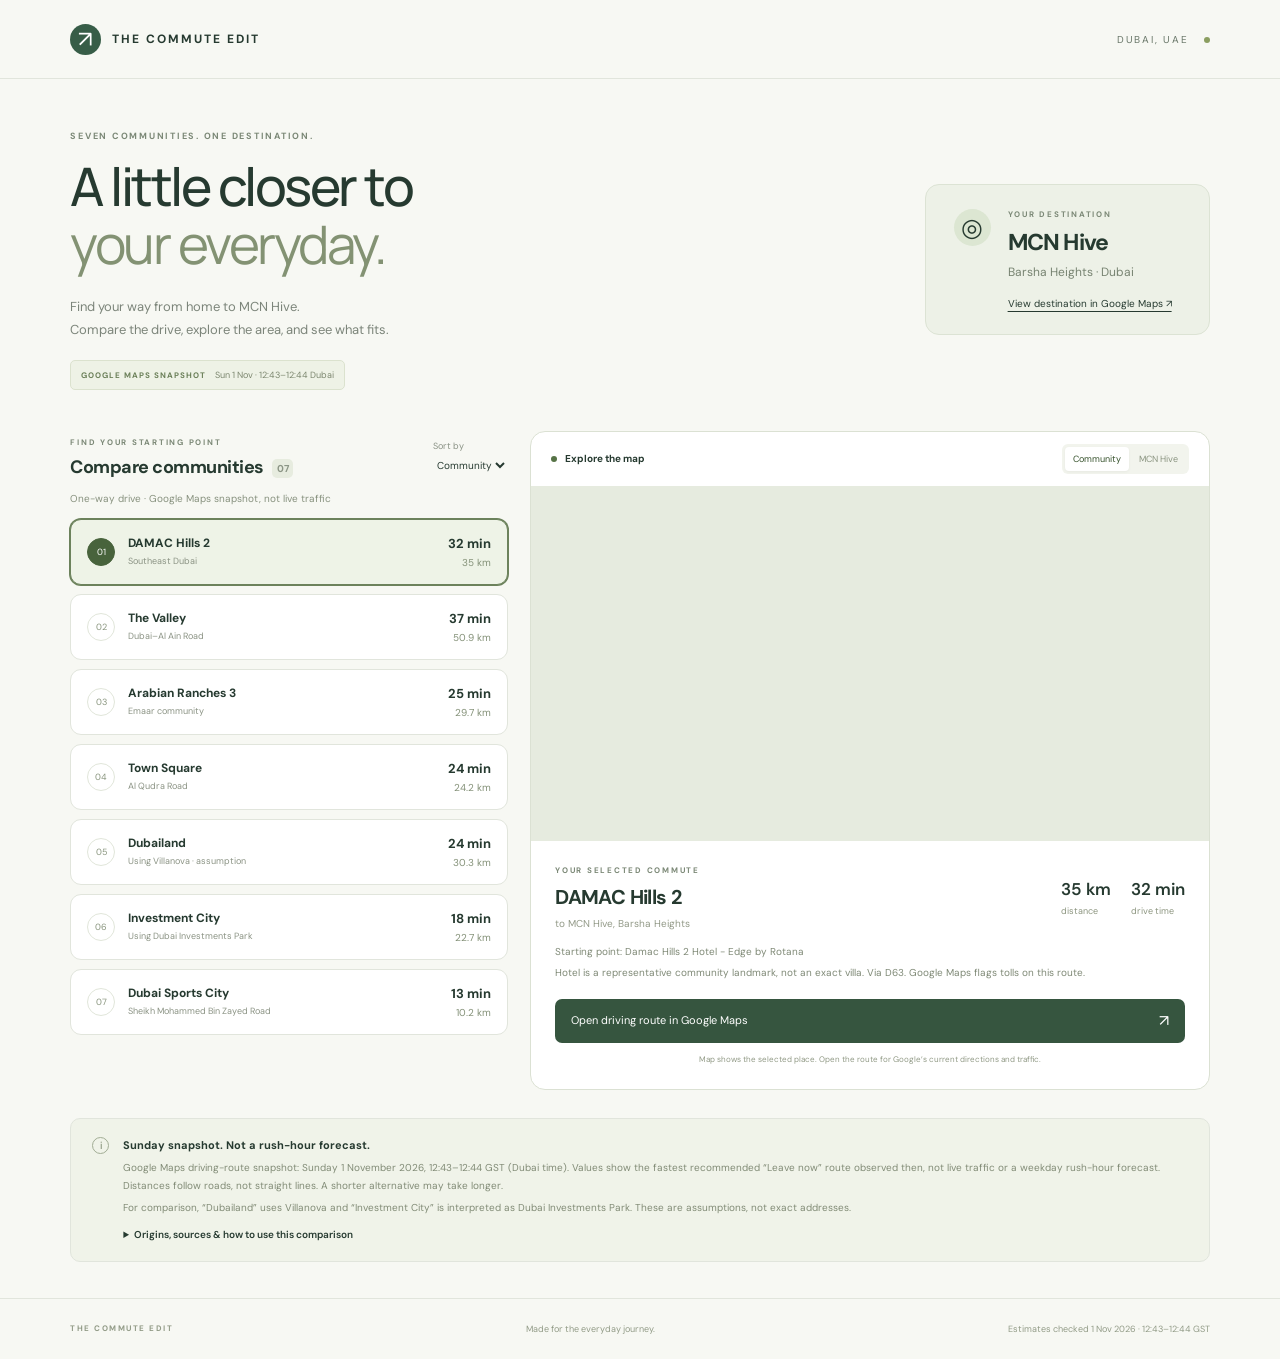
==== mcn-commute-comparison/index.html @ 92cbaaad "Add MCN commute comparison index.html" ====
<!doctype html>
<html lang="en"><head><meta charset="utf-8"><meta name="viewport" content="width=device-width,initial-scale=1"><meta name="theme-color" content="#eff3ed"><meta name="description" content="Compare seven Dubai communities for your drive to MCN Hive in Barsha Heights. Explore the map, compare planning estimates, and open exact routes in Google Maps."><title>Your commute to MCN Hive</title><link rel="stylesheet" href="styles.css"></head>
<body><header class="topbar"><a class="brand" href="./" aria-label="Commute home"><span class="brand-icon">↗</span> THE COMMUTE EDIT</a><span class="city">DUBAI, UAE <span class="status-dot"></span></span></header>
<main><section class="intro"><div><p class="eyebrow">SEVEN COMMUNITIES. ONE DESTINATION.</p><h1>A little closer to<br><em>your everyday.</em></h1><p class="intro-copy">Find your way from home to MCN Hive.<br>Compare the drive, explore the area, and see what fits.</p><p class="snapshot-badge">GOOGLE MAPS SNAPSHOT <span>Sun 1 Nov · 12:43–12:44 Dubai</span></p></div><div class="destination"><span class="destination-icon" aria-hidden="true">◎</span><div><p class="eyebrow">YOUR DESTINATION</p><h2>MCN Hive</h2><p>Barsha Heights · Dubai</p><a id="destination-link" href="https://www.google.com/maps/search/?api=1&query=MCN%20Hive%20Barsha%20Heights%20Dubai" target="_blank" rel="noopener noreferrer">View destination in Google Maps ↗</a></div></div></section>
<section class="workspace" aria-label="Community commute comparison"><aside class="communities"><div class="list-heading"><div><p class="eyebrow">FIND YOUR STARTING POINT</p><h2>Compare communities <span>07</span></h2></div><label class="sort-label">Sort by <select id="sort"><option value="default">Community</option><option value="time">Drive time</option><option value="distance">Distance</option></select></label></div><p class="list-note">One-way drive · Google Maps snapshot, not live traffic</p><div id="community-list" class="community-list" role="group" aria-label="Select a community"><p class="loading">Loading your communities…</p></div></aside>
<div class="map-panel"><div class="map-heading"><div><span class="live-dot"></span><strong>Explore the map</strong></div><div class="map-tabs" aria-label="Map location"><button id="origin-tab" class="active" aria-pressed="true">Community</button><button id="destination-tab" aria-pressed="false">MCN Hive</button></div></div><div class="map-container"><iframe id="map" title="Google map showing MCN Hive, Barsha Heights" src="https://maps.google.com/maps?q=MCN%20Hive%20Barsha%20Heights%20Dubai&z=14&output=embed" loading="lazy" referrerpolicy="no-referrer-when-downgrade" allowfullscreen></iframe></div><div class="route-detail" aria-live="polite"><div class="route-title"><p class="eyebrow">YOUR SELECTED COMMUTE</p><h2 id="selected-name">Choose a community</h2><p class="route-endpoint">to MCN Hive, Barsha Heights</p></div><div class="route-metrics"><div><strong id="selected-distance">—</strong><span>distance</span></div><div><strong id="selected-time">—</strong><span>drive time</span></div></div><p id="selected-origin" class="exact-origin"></p><p id="selected-note" class="selected-note"></p><a id="directions" class="directions" href="https://www.google.com/maps/search/?api=1&query=MCN%20Hive%20Barsha%20Heights%20Dubai" target="_blank" rel="noopener noreferrer">Open driving route in Google Maps <span>↗</span></a><p class="map-hint">Map shows the selected place. Open the route for Google’s current directions and traffic.</p></div></div></section>
<section class="method"><div class="method-icon">i</div><div><h2>Sunday snapshot. Not a rush-hour forecast.</h2><p id="methodology">Distances and drive times are planning estimates, not live Google traffic. Your exact address, community gate, route and departure time can change the journey.</p><p id="assumptions">For comparison, “Dubailand” uses Villanova and “Investment City” is interpreted as Dubai Investments Park. These are assumptions, not exact addresses.</p><details><summary>Origins, sources &amp; how to use this comparison</summary><div id="sources"></div><p>For a door-to-door result, open a route in Google Maps, replace the origin with your home, and set your intended departure time. The embedded map is provided by Google; the comparison estimates are separate.</p></details></div></section></main><footer><span>THE COMMUTE EDIT</span><span>Made for the everyday journey.</span><span id="data-date">Dubai · Seven ways home</span></footer><script src="app.js"></script></body></html>
---- mcn-commute-comparison/styles.css ----
@import url('https://fonts.googleapis.com/css2?family=DM+Sans:wght@400;500;600;700&family=Manrope:wght@400;500;600;700;800&display=swap');
:root{--ink:#263a30;--muted:#788177;--green:#375d47;--cream:#f7f8f3;--line:#e1e5dc}*{box-sizing:border-box}body{margin:0;background:var(--cream);color:var(--ink);font-family:'DM Sans',Arial,sans-serif;font-size:14px}a{color:inherit}button,select{font:inherit}button,a,select,summary{-webkit-tap-highlight-color:transparent}button:focus-visible,a:focus-visible,select:focus-visible,summary:focus-visible{outline:3px solid #a5bd72;outline-offset:3px}.topbar{height:79px;border-bottom:1px solid var(--line);display:flex;align-items:center;justify-content:space-between;padding:0 5.5%}.brand{display:flex;align-items:center;gap:11px;text-decoration:none;font-size:12px;font-weight:700;letter-spacing:2px}.brand-icon{display:grid;place-items:center;background:var(--green);color:#fff;width:31px;height:31px;border-radius:50%;font-size:23px;font-weight:400}.city{font-size:10px;letter-spacing:1.8px;color:#687668}.status-dot,.live-dot{display:inline-block;width:6px;height:6px;background:#8b9e60;border-radius:50%;margin-left:10px}main{max-width:1500px;margin:auto;padding:0 5.5%}.intro{display:flex;justify-content:space-between;align-items:center;gap:40px;padding:51px 0 41px}.eyebrow{font-size:9px;font-weight:700;letter-spacing:1.75px;color:#7b8876;margin:0 0 15px}h1{font-family:Manrope,Arial,sans-serif;font-weight:500;font-size:clamp(36px,4.15vw,60px);line-height:1.1;letter-spacing:-2.5px;margin:0}h1 em{font-weight:400;font-style:normal;color:#839273}.intro-copy{color:#7c857a;font-size:13px;line-height:1.8;margin:21px 0 0}.destination{display:flex;gap:17px;border:1px solid #dce3d4;border-radius:14px;padding:24px 28px;background:#edf1e7;min-width:285px}.destination-icon{width:37px;height:37px;border-radius:50%;background:#dce6d2;display:grid;place-items:center;font-size:25px}.destination .eyebrow{margin:0 0 8px;font-size:8px}.destination h2{font-size:23px;letter-spacing:-.8px;margin:0 0 7px}.destination p:not(.eyebrow){margin:0;color:#778371;font-size:12px}.destination a{display:block;font-size:10px;margin-top:17px;text-underline-offset:4px}.workspace{display:grid;grid-template-columns:minmax(320px,.87fr) minmax(400px,1.35fr);gap:22px;align-items:start}.communities{min-width:0}.list-heading{display:flex;align-items:center;justify-content:space-between;gap:10px;padding:6px 0 0}.list-heading .eyebrow{font-size:8px;margin-bottom:8px}.list-heading h2{font-size:18px;letter-spacing:-.5px;margin:0}.list-heading h2 span{font-size:10px;vertical-align:middle;color:#8b9585;background:#e7ecdf;border-radius:5px;padding:3px 5px;margin-left:5px}.sort-label{font-size:9px;white-space:nowrap;color:#8a9285;display:flex;flex-direction:column;gap:4px}.sort-label select{font-size:10px;color:var(--ink);background:transparent;border:0;max-width:100px;padding:2px 0}.list-note{font-size:10px;color:#87917e;margin:13px 0 14px}.community-list{display:grid;gap:9px}.community-card{width:100%;text-align:left;border:1px solid var(--line);border-radius:11px;background:#fff;padding:15px 16px;display:grid;grid-template-columns:30px minmax(0,1fr) auto;align-items:center;gap:11px;cursor:pointer;color:var(--ink);transition:background .15s,border-color .15s,transform .15s}.community-card:hover{border-color:#92a580;transform:translateY(-1px)}.community-card.active{border-color:#6c825c;background:#eef3e7;box-shadow:0 0 0 1px #6c825c}.community-number{border:1px solid #e1e6da;border-radius:50%;width:28px;height:28px;display:grid;place-items:center;font-size:9px;color:#89957e}.active .community-number{background:#48633c;border-color:#48633c;color:white}.community-name{font-size:12px;font-weight:700;display:block;line-height:1.35}.community-caption{font-size:9px;color:#8b9384;display:block;margin-top:4px;line-height:1.4}.card-metrics{text-align:right;white-space:nowrap}.card-time{font-size:13px;display:block;font-weight:700}.card-distance{font-size:10px;display:block;margin-top:4px;color:#839077}.map-panel{border:1px solid #dbe1d3;background:white;border-radius:15px;overflow:hidden}.map-heading{height:54px;display:flex;justify-content:space-between;align-items:center;padding:0 20px;font-size:10px}.map-heading>div:first-child{display:flex;align-items:center;gap:8px}.live-dot{margin:0;background:#567346}.map-tabs{display:flex;background:#f2f4ed;padding:3px;border-radius:6px;gap:2px}.map-tabs button{border:0;background:none;font-size:9px;padding:6px 8px;color:#8a9480;cursor:pointer;border-radius:4px}.map-tabs button.active{background:#fff;color:#36522c;box-shadow:0 1px 3px #0000000c}.map-container{height:355px;background:#e6ebdf}.map-container iframe{border:0;width:100%;height:100%;display:block}.route-detail{padding:24px;display:grid;grid-template-columns:1fr auto;column-gap:16px}.route-title .eyebrow{font-size:8px;margin-bottom:9px}.route-title h2{margin:0;font-size:20px;letter-spacing:-.6px}.route-endpoint{font-size:10px;color:#929987;margin:7px 0 0}.route-metrics{display:flex;gap:20px;align-self:center}.route-metrics>div{display:flex;flex-direction:column;gap:5px}.route-metrics strong{font-size:17px;font-weight:600;white-space:nowrap}.route-metrics span{font-size:9px;color:#8c957f}.exact-origin,.selected-note{grid-column:1/-1;font-size:10px;line-height:1.6;color:#7f8976;margin:14px 0 0}.selected-note:empty{display:none}.selected-note{margin-top:5px}.directions{grid-column:1/-1;background:#36553f;color:#fff;display:flex;justify-content:space-between;text-decoration:none;border-radius:7px;font-size:11px;padding:14px 16px;margin-top:18px}.directions:hover{background:#26412e}.directions span{font-size:16px;line-height:1}.map-hint{grid-column:1/-1;text-align:center;font-size:8px;color:#909985;line-height:1.6;margin:10px 0 0}.method{margin:28px 0 36px;border:1px solid var(--line);border-radius:10px;padding:18px 21px;display:flex;gap:14px;background:#f0f3e9}.method-icon{flex-shrink:0;border:1px solid #a2ad95;width:17px;height:17px;border-radius:50%;display:grid;place-items:center;font-size:10px;color:#738166}.method h2{font-size:11px;margin:1px 0 7px}.method p{font-size:10px;color:#818b76;line-height:1.8;margin:4px 0}.method summary{font-size:10px;font-weight:600;cursor:pointer;margin-top:9px}.method details{line-height:1.7}.method ul{padding-left:17px;font-size:10px;color:#75816a}.method a{text-underline-offset:2px}footer{border-top:1px solid var(--line);padding:24px 5.5%;display:flex;justify-content:space-between;gap:15px;color:#929b87;font-size:9px}footer span:first-child{font-size:8px;letter-spacing:1.5px;font-weight:700}.loading{padding:30px;color:var(--muted)}@media(min-width:1500px){.topbar,footer{padding-left:max(5.5%,calc((100% - 1335px)/2));padding-right:max(5.5%,calc((100% - 1335px)/2))}}@media(max-width:900px){main{padding:0 4%}.topbar{padding:0 4%;height:65px}.intro{padding-top:35px}.workspace{grid-template-columns:minmax(270px,.9fr) minmax(320px,1.1fr);gap:16px}.community-card{padding:14px 11px;gap:8px}.route-detail{padding:19px}.route-metrics{gap:12px}.route-title h2{font-size:18px}.route-metrics strong{font-size:15px}.destination{min-width:260px;padding:20px}.map-container{height:350px}.list-heading h2{font-size:15px}}@media(max-width:700px){.city{font-size:8px}.brand{font-size:10px;letter-spacing:1.2px}.intro{align-items:stretch;flex-direction:column;gap:24px;padding:30px 0}.intro-copy br{display:none}h1{font-size:44px;letter-spacing:-2px}.intro-copy{font-size:12px;margin-top:16px;max-width:300px}.destination{padding:17px 19px;border-radius:10px;min-width:0}.destination h2{font-size:20px}.destination a{margin-top:10px}.workspace{display:flex;flex-direction:column;gap:22px}.communities,.map-panel{width:100%}.list-heading h2{font-size:19px}.community-list{grid-template-columns:1fr 1fr;gap:8px}.community-card{grid-template-columns:24px 1fr;padding:13px 10px;gap:8px;align-items:start;min-height:104px}.community-number{width:23px;height:23px;font-size:8px}.community-name{font-size:11px}.community-caption{font-size:8px}.card-metrics{grid-column:2;display:flex;align-items:baseline;text-align:left;gap:7px;flex-wrap:wrap}.card-time{font-size:12px}.card-distance{font-size:9px;margin:0}.community-card:last-child{grid-column:1/-1;min-height:0;grid-template-columns:24px 1fr auto;align-items:center}.community-card:last-child .card-metrics{grid-column:3;flex-direction:column;gap:3px;align-items:flex-end}.map-container{height:340px}.map-heading{padding:0 15px}.route-title h2{font-size:20px}.method{padding:17px 14px;margin-top:20px}.method p{font-size:10px}footer{padding:20px 4%;font-size:8px;flex-wrap:wrap}footer span:last-child{width:100%}.route-metrics strong{font-size:16px}}@media(prefers-reduced-motion:reduce){*{transition:none!important}}

.snapshot-badge{display:inline-flex;align-items:center;gap:9px;flex-wrap:wrap;font-size:8px;letter-spacing:1px;font-weight:700;border:1px solid #dbe2ce;border-radius:5px;padding:8px 10px;margin:18px 0 0;color:#6a7f58;background:#eef2e6}.snapshot-badge span{font-size:9px;letter-spacing:0;font-weight:400;color:#7c876f}
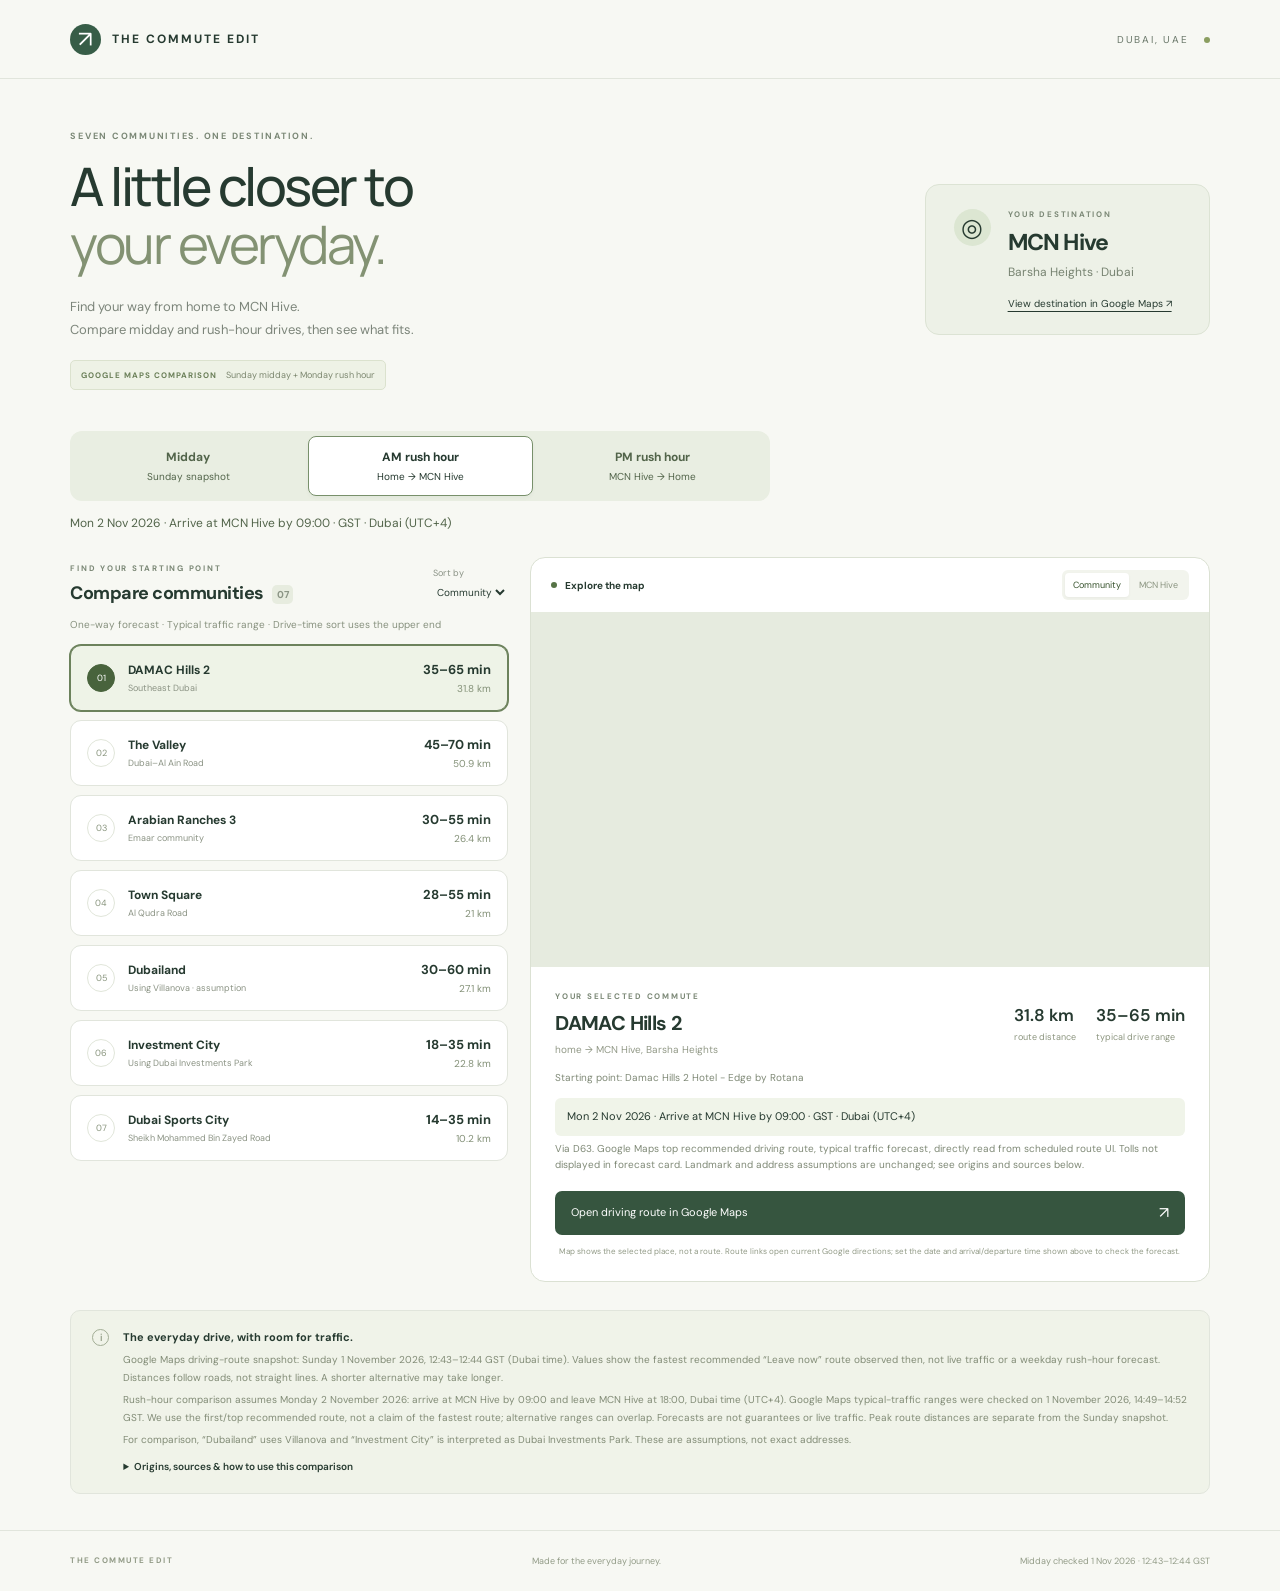
==== commit e077d460: "Add verified weekday rush-hour commute comparison" ====
--- a/mcn-commute-comparison/index.html
+++ b/mcn-commute-comparison/index.html
@@ -1,7 +1,7 @@
 <!doctype html>
 <html lang="en"><head><meta charset="utf-8"><meta name="viewport" content="width=device-width,initial-scale=1"><meta name="theme-color" content="#eff3ed"><meta name="description" content="Compare seven Dubai communities for your drive to MCN Hive in Barsha Heights. Explore the map, compare planning estimates, and open exact routes in Google Maps."><title>Your commute to MCN Hive</title><link rel="stylesheet" href="styles.css"></head>
 <body><header class="topbar"><a class="brand" href="./" aria-label="Commute home"><span class="brand-icon">↗</span> THE COMMUTE EDIT</a><span class="city">DUBAI, UAE <span class="status-dot"></span></span></header>
-<main><section class="intro"><div><p class="eyebrow">SEVEN COMMUNITIES. ONE DESTINATION.</p><h1>A little closer to<br><em>your everyday.</em></h1><p class="intro-copy">Find your way from home to MCN Hive.<br>Compare the drive, explore the area, and see what fits.</p><p class="snapshot-badge">GOOGLE MAPS SNAPSHOT <span>Sun 1 Nov · 12:43–12:44 Dubai</span></p></div><div class="destination"><span class="destination-icon" aria-hidden="true">◎</span><div><p class="eyebrow">YOUR DESTINATION</p><h2>MCN Hive</h2><p>Barsha Heights · Dubai</p><a id="destination-link" href="https://www.google.com/maps/search/?api=1&query=MCN%20Hive%20Barsha%20Heights%20Dubai" target="_blank" rel="noopener noreferrer">View destination in Google Maps ↗</a></div></div></section>
-<section class="workspace" aria-label="Community commute comparison"><aside class="communities"><div class="list-heading"><div><p class="eyebrow">FIND YOUR STARTING POINT</p><h2>Compare communities <span>07</span></h2></div><label class="sort-label">Sort by <select id="sort"><option value="default">Community</option><option value="time">Drive time</option><option value="distance">Distance</option></select></label></div><p class="list-note">One-way drive · Google Maps snapshot, not live traffic</p><div id="community-list" class="community-list" role="group" aria-label="Select a community"><p class="loading">Loading your communities…</p></div></aside>
-<div class="map-panel"><div class="map-heading"><div><span class="live-dot"></span><strong>Explore the map</strong></div><div class="map-tabs" aria-label="Map location"><button id="origin-tab" class="active" aria-pressed="true">Community</button><button id="destination-tab" aria-pressed="false">MCN Hive</button></div></div><div class="map-container"><iframe id="map" title="Google map showing MCN Hive, Barsha Heights" src="https://maps.google.com/maps?q=MCN%20Hive%20Barsha%20Heights%20Dubai&z=14&output=embed" loading="lazy" referrerpolicy="no-referrer-when-downgrade" allowfullscreen></iframe></div><div class="route-detail" aria-live="polite"><div class="route-title"><p class="eyebrow">YOUR SELECTED COMMUTE</p><h2 id="selected-name">Choose a community</h2><p class="route-endpoint">to MCN Hive, Barsha Heights</p></div><div class="route-metrics"><div><strong id="selected-distance">—</strong><span>distance</span></div><div><strong id="selected-time">—</strong><span>drive time</span></div></div><p id="selected-origin" class="exact-origin"></p><p id="selected-note" class="selected-note"></p><a id="directions" class="directions" href="https://www.google.com/maps/search/?api=1&query=MCN%20Hive%20Barsha%20Heights%20Dubai" target="_blank" rel="noopener noreferrer">Open driving route in Google Maps <span>↗</span></a><p class="map-hint">Map shows the selected place. Open the route for Google’s current directions and traffic.</p></div></div></section>
-<section class="method"><div class="method-icon">i</div><div><h2>Sunday snapshot. Not a rush-hour forecast.</h2><p id="methodology">Distances and drive times are planning estimates, not live Google traffic. Your exact address, community gate, route and departure time can change the journey.</p><p id="assumptions">For comparison, “Dubailand” uses Villanova and “Investment City” is interpreted as Dubai Investments Park. These are assumptions, not exact addresses.</p><details><summary>Origins, sources &amp; how to use this comparison</summary><div id="sources"></div><p>For a door-to-door result, open a route in Google Maps, replace the origin with your home, and set your intended departure time. The embedded map is provided by Google; the comparison estimates are separate.</p></details></div></section></main><footer><span>THE COMMUTE EDIT</span><span>Made for the everyday journey.</span><span id="data-date">Dubai · Seven ways home</span></footer><script src="app.js"></script></body></html>
+<main><section class="intro"><div><p class="eyebrow">SEVEN COMMUNITIES. ONE DESTINATION.</p><h1>A little closer to<br><em>your everyday.</em></h1><p class="intro-copy">Find your way from home to MCN Hive.<br>Compare midday and rush-hour drives, then see what fits.</p><p class="snapshot-badge">GOOGLE MAPS COMPARISON <span>Sunday midday + Monday rush hour</span></p></div><div class="destination"><span class="destination-icon" aria-hidden="true">◎</span><div><p class="eyebrow">YOUR DESTINATION</p><h2>MCN Hive</h2><p>Barsha Heights · Dubai</p><a id="destination-link" href="https://www.google.com/maps/search/?api=1&query=MCN%20Hive%20Barsha%20Heights%20Dubai" target="_blank" rel="noopener noreferrer">View destination in Google Maps ↗</a></div></div></section>
+<section class="commute-controls" aria-label="Commute time"><div class="commute-tabs" role="group" aria-label="Choose a commute"><button data-commute="midday" aria-pressed="false">Midday <span>Sunday snapshot</span></button><button data-commute="am" class="active" aria-pressed="true">AM rush hour <span>Home → MCN Hive</span></button><button data-commute="pm" aria-pressed="false">PM rush hour <span>MCN Hive → Home</span></button></div><p id="schedule-note" aria-live="polite"></p></section><section class="workspace" aria-label="Community commute comparison"><aside class="communities"><div class="list-heading"><div><p class="eyebrow">FIND YOUR STARTING POINT</p><h2>Compare communities <span>07</span></h2></div><label class="sort-label">Sort by <select id="sort"><option value="default">Community</option><option value="time">Drive time</option><option value="distance">Distance</option></select></label></div><p class="list-note" id="list-note">One-way driving · Not live traffic</p><div id="community-list" class="community-list" role="group" aria-label="Select a community"><p class="loading">Loading your communities…</p></div></aside>
+<div class="map-panel"><div class="map-heading"><div><span class="live-dot"></span><strong>Explore the map</strong></div><div class="map-tabs" aria-label="Map location"><button id="origin-tab" class="active" aria-pressed="true">Community</button><button id="destination-tab" aria-pressed="false">MCN Hive</button></div></div><div class="map-container"><iframe id="map" title="Google map showing MCN Hive, Barsha Heights" src="https://maps.google.com/maps?q=MCN%20Hive%20Barsha%20Heights%20Dubai&z=14&output=embed" loading="lazy" referrerpolicy="no-referrer-when-downgrade" allowfullscreen></iframe></div><div class="route-detail" aria-live="polite"><div class="route-title"><p class="eyebrow">YOUR SELECTED COMMUTE</p><h2 id="selected-name">Choose a community</h2><p id="route-endpoint" class="route-endpoint">to MCN Hive, Barsha Heights</p></div><div class="route-metrics"><div><strong id="selected-distance">—</strong><span id="distance-caption">route distance</span></div><div><strong id="selected-time">—</strong><span id="time-caption">drive time</span></div></div><p id="selected-origin" class="exact-origin"></p><p id="selected-forecast" class="selected-forecast"></p><p id="selected-note" class="selected-note"></p><a id="directions" class="directions" href="https://www.google.com/maps/search/?api=1&query=MCN%20Hive%20Barsha%20Heights%20Dubai" target="_blank" rel="noopener noreferrer">Open driving route in Google Maps <span>↗</span></a><p class="map-hint">Map shows the selected place, not a route. Route links open current Google directions; set the date and arrival/departure time shown above to check the forecast.</p></div></div></section>
+<section class="method"><div class="method-icon">i</div><div><h2>The everyday drive, with room for traffic.</h2><p id="methodology">Distances and drive times are planning estimates, not live Google traffic. Your exact address, community gate, route and departure time can change the journey.</p><p id="forecast-methodology"></p><p id="assumptions">For comparison, “Dubailand” uses Villanova and “Investment City” is interpreted as Dubai Investments Park. These are assumptions, not exact addresses.</p><details><summary>Origins, sources &amp; how to use this comparison</summary><div id="sources"></div><p>For a door-to-door result, open a route in Google Maps, replace the origin with your home, and set your intended departure time. The embedded map is provided by Google; the comparison estimates are separate.</p></details></div></section></main><footer><span>THE COMMUTE EDIT</span><span>Made for the everyday journey.</span><span id="data-date">Dubai · Seven ways home</span></footer><script src="app.js"></script></body></html>
--- a/mcn-commute-comparison/styles.css
+++ b/mcn-commute-comparison/styles.css
@@ -2,3 +2,4 @@
 :root{--ink:#263a30;--muted:#788177;--green:#375d47;--cream:#f7f8f3;--line:#e1e5dc}*{box-sizing:border-box}body{margin:0;background:var(--cream);color:var(--ink);font-family:'DM Sans',Arial,sans-serif;font-size:14px}a{color:inherit}button,select{font:inherit}button,a,select,summary{-webkit-tap-highlight-color:transparent}button:focus-visible,a:focus-visible,select:focus-visible,summary:focus-visible{outline:3px solid #a5bd72;outline-offset:3px}.topbar{height:79px;border-bottom:1px solid var(--line);display:flex;align-items:center;justify-content:space-between;padding:0 5.5%}.brand{display:flex;align-items:center;gap:11px;text-decoration:none;font-size:12px;font-weight:700;letter-spacing:2px}.brand-icon{display:grid;place-items:center;background:var(--green);color:#fff;width:31px;height:31px;border-radius:50%;font-size:23px;font-weight:400}.city{font-size:10px;letter-spacing:1.8px;color:#687668}.status-dot,.live-dot{display:inline-block;width:6px;height:6px;background:#8b9e60;border-radius:50%;margin-left:10px}main{max-width:1500px;margin:auto;padding:0 5.5%}.intro{display:flex;justify-content:space-between;align-items:center;gap:40px;padding:51px 0 41px}.eyebrow{font-size:9px;font-weight:700;letter-spacing:1.75px;color:#7b8876;margin:0 0 15px}h1{font-family:Manrope,Arial,sans-serif;font-weight:500;font-size:clamp(36px,4.15vw,60px);line-height:1.1;letter-spacing:-2.5px;margin:0}h1 em{font-weight:400;font-style:normal;color:#839273}.intro-copy{color:#7c857a;font-size:13px;line-height:1.8;margin:21px 0 0}.destination{display:flex;gap:17px;border:1px solid #dce3d4;border-radius:14px;padding:24px 28px;background:#edf1e7;min-width:285px}.destination-icon{width:37px;height:37px;border-radius:50%;background:#dce6d2;display:grid;place-items:center;font-size:25px}.destination .eyebrow{margin:0 0 8px;font-size:8px}.destination h2{font-size:23px;letter-spacing:-.8px;margin:0 0 7px}.destination p:not(.eyebrow){margin:0;color:#778371;font-size:12px}.destination a{display:block;font-size:10px;margin-top:17px;text-underline-offset:4px}.workspace{display:grid;grid-template-columns:minmax(320px,.87fr) minmax(400px,1.35fr);gap:22px;align-items:start}.communities{min-width:0}.list-heading{display:flex;align-items:center;justify-content:space-between;gap:10px;padding:6px 0 0}.list-heading .eyebrow{font-size:8px;margin-bottom:8px}.list-heading h2{font-size:18px;letter-spacing:-.5px;margin:0}.list-heading h2 span{font-size:10px;vertical-align:middle;color:#8b9585;background:#e7ecdf;border-radius:5px;padding:3px 5px;margin-left:5px}.sort-label{font-size:9px;white-space:nowrap;color:#8a9285;display:flex;flex-direction:column;gap:4px}.sort-label select{font-size:10px;color:var(--ink);background:transparent;border:0;max-width:100px;padding:2px 0}.list-note{font-size:10px;color:#87917e;margin:13px 0 14px}.community-list{display:grid;gap:9px}.community-card{width:100%;text-align:left;border:1px solid var(--line);border-radius:11px;background:#fff;padding:15px 16px;display:grid;grid-template-columns:30px minmax(0,1fr) auto;align-items:center;gap:11px;cursor:pointer;color:var(--ink);transition:background .15s,border-color .15s,transform .15s}.community-card:hover{border-color:#92a580;transform:translateY(-1px)}.community-card.active{border-color:#6c825c;background:#eef3e7;box-shadow:0 0 0 1px #6c825c}.community-number{border:1px solid #e1e6da;border-radius:50%;width:28px;height:28px;display:grid;place-items:center;font-size:9px;color:#89957e}.active .community-number{background:#48633c;border-color:#48633c;color:white}.community-name{font-size:12px;font-weight:700;display:block;line-height:1.35}.community-caption{font-size:9px;color:#8b9384;display:block;margin-top:4px;line-height:1.4}.card-metrics{text-align:right;white-space:nowrap}.card-time{font-size:13px;display:block;font-weight:700}.card-distance{font-size:10px;display:block;margin-top:4px;color:#839077}.map-panel{border:1px solid #dbe1d3;background:white;border-radius:15px;overflow:hidden}.map-heading{height:54px;display:flex;justify-content:space-between;align-items:center;padding:0 20px;font-size:10px}.map-heading>div:first-child{display:flex;align-items:center;gap:8px}.live-dot{margin:0;background:#567346}.map-tabs{display:flex;background:#f2f4ed;padding:3px;border-radius:6px;gap:2px}.map-tabs button{border:0;background:none;font-size:9px;padding:6px 8px;color:#8a9480;cursor:pointer;border-radius:4px}.map-tabs button.active{background:#fff;color:#36522c;box-shadow:0 1px 3px #0000000c}.map-container{height:355px;background:#e6ebdf}.map-container iframe{border:0;width:100%;height:100%;display:block}.route-detail{padding:24px;display:grid;grid-template-columns:1fr auto;column-gap:16px}.route-title .eyebrow{font-size:8px;margin-bottom:9px}.route-title h2{margin:0;font-size:20px;letter-spacing:-.6px}.route-endpoint{font-size:10px;color:#929987;margin:7px 0 0}.route-metrics{display:flex;gap:20px;align-self:center}.route-metrics>div{display:flex;flex-direction:column;gap:5px}.route-metrics strong{font-size:17px;font-weight:600;white-space:nowrap}.route-metrics span{font-size:9px;color:#8c957f}.exact-origin,.selected-note{grid-column:1/-1;font-size:10px;line-height:1.6;color:#7f8976;margin:14px 0 0}.selected-note:empty{display:none}.selected-note{margin-top:5px}.directions{grid-column:1/-1;background:#36553f;color:#fff;display:flex;justify-content:space-between;text-decoration:none;border-radius:7px;font-size:11px;padding:14px 16px;margin-top:18px}.directions:hover{background:#26412e}.directions span{font-size:16px;line-height:1}.map-hint{grid-column:1/-1;text-align:center;font-size:8px;color:#909985;line-height:1.6;margin:10px 0 0}.method{margin:28px 0 36px;border:1px solid var(--line);border-radius:10px;padding:18px 21px;display:flex;gap:14px;background:#f0f3e9}.method-icon{flex-shrink:0;border:1px solid #a2ad95;width:17px;height:17px;border-radius:50%;display:grid;place-items:center;font-size:10px;color:#738166}.method h2{font-size:11px;margin:1px 0 7px}.method p{font-size:10px;color:#818b76;line-height:1.8;margin:4px 0}.method summary{font-size:10px;font-weight:600;cursor:pointer;margin-top:9px}.method details{line-height:1.7}.method ul{padding-left:17px;font-size:10px;color:#75816a}.method a{text-underline-offset:2px}footer{border-top:1px solid var(--line);padding:24px 5.5%;display:flex;justify-content:space-between;gap:15px;color:#929b87;font-size:9px}footer span:first-child{font-size:8px;letter-spacing:1.5px;font-weight:700}.loading{padding:30px;color:var(--muted)}@media(min-width:1500px){.topbar,footer{padding-left:max(5.5%,calc((100% - 1335px)/2));padding-right:max(5.5%,calc((100% - 1335px)/2))}}@media(max-width:900px){main{padding:0 4%}.topbar{padding:0 4%;height:65px}.intro{padding-top:35px}.workspace{grid-template-columns:minmax(270px,.9fr) minmax(320px,1.1fr);gap:16px}.community-card{padding:14px 11px;gap:8px}.route-detail{padding:19px}.route-metrics{gap:12px}.route-title h2{font-size:18px}.route-metrics strong{font-size:15px}.destination{min-width:260px;padding:20px}.map-container{height:350px}.list-heading h2{font-size:15px}}@media(max-width:700px){.city{font-size:8px}.brand{font-size:10px;letter-spacing:1.2px}.intro{align-items:stretch;flex-direction:column;gap:24px;padding:30px 0}.intro-copy br{display:none}h1{font-size:44px;letter-spacing:-2px}.intro-copy{font-size:12px;margin-top:16px;max-width:300px}.destination{padding:17px 19px;border-radius:10px;min-width:0}.destination h2{font-size:20px}.destination a{margin-top:10px}.workspace{display:flex;flex-direction:column;gap:22px}.communities,.map-panel{width:100%}.list-heading h2{font-size:19px}.community-list{grid-template-columns:1fr 1fr;gap:8px}.community-card{grid-template-columns:24px 1fr;padding:13px 10px;gap:8px;align-items:start;min-height:104px}.community-number{width:23px;height:23px;font-size:8px}.community-name{font-size:11px}.community-caption{font-size:8px}.card-metrics{grid-column:2;display:flex;align-items:baseline;text-align:left;gap:7px;flex-wrap:wrap}.card-time{font-size:12px}.card-distance{font-size:9px;margin:0}.community-card:last-child{grid-column:1/-1;min-height:0;grid-template-columns:24px 1fr auto;align-items:center}.community-card:last-child .card-metrics{grid-column:3;flex-direction:column;gap:3px;align-items:flex-end}.map-container{height:340px}.map-heading{padding:0 15px}.route-title h2{font-size:20px}.method{padding:17px 14px;margin-top:20px}.method p{font-size:10px}footer{padding:20px 4%;font-size:8px;flex-wrap:wrap}footer span:last-child{width:100%}.route-metrics strong{font-size:16px}}@media(prefers-reduced-motion:reduce){*{transition:none!important}}
 
 .snapshot-badge{display:inline-flex;align-items:center;gap:9px;flex-wrap:wrap;font-size:8px;letter-spacing:1px;font-weight:700;border:1px solid #dbe2ce;border-radius:5px;padding:8px 10px;margin:18px 0 0;color:#6a7f58;background:#eef2e6}.snapshot-badge span{font-size:9px;letter-spacing:0;font-weight:400;color:#7c876f}
+.commute-controls{margin:0 0 24px}.commute-tabs{display:grid;grid-template-columns:repeat(3,1fr);gap:7px;padding:5px;background:#e9eee2;border-radius:12px;max-width:700px}.commute-tabs button{cursor:pointer;background:transparent;border:1px solid transparent;border-radius:8px;padding:12px 10px;color:#52644a;font-size:12px;font-weight:700}.commute-tabs button span{display:block;font-size:10px;font-weight:400;margin-top:5px}.commute-tabs button.active{background:#fff;border-color:#78906b;box-shadow:0 2px 4px #263a3009;color:#263a30}#schedule-note{font-size:12px;line-height:1.7;margin:12px 0 0;color:#52644a}.selected-forecast{grid-column:1/-1;background:#f0f4e9;border-radius:6px;padding:10px 12px;line-height:1.6;font-size:11px;margin:12px 0 0}.method li{margin-bottom:14px}@media(max-width:700px){.commute-tabs{gap:3px;padding:4px}.commute-tabs button{font-size:11px;padding:12px 4px}.commute-tabs button span{font-size:9px}.route-detail{grid-template-columns:1fr}.route-metrics{margin-top:16px;gap:28px}.route-metrics strong{font-size:20px}.card-metrics{white-space:normal}.card-time{line-height:1.4}.community-card:last-child .card-metrics{max-width:110px}}
